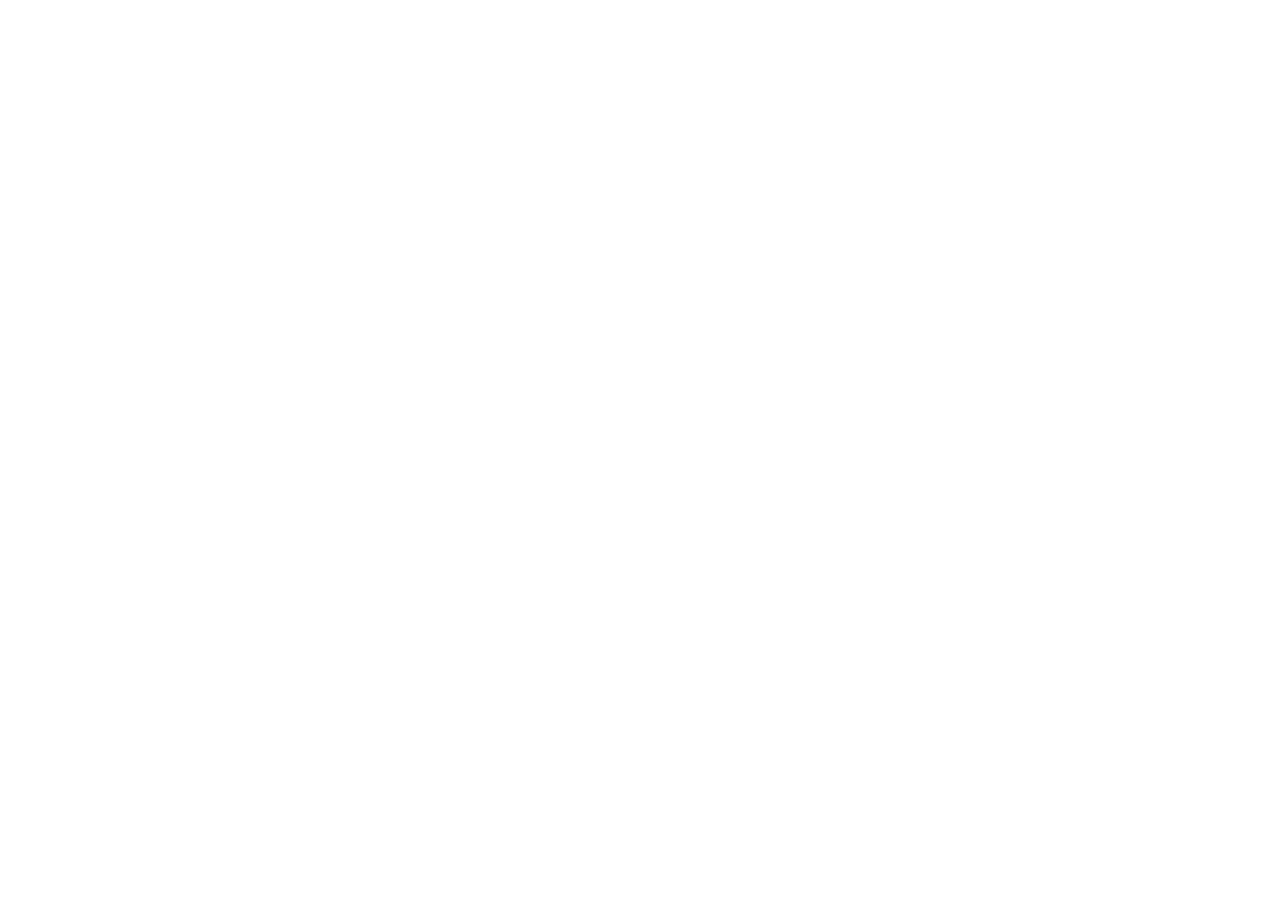
==== index.html @ 701598d0 "Added file index.html" ====
<!DOCTYPE html>
<html lang="en">
<head>
    <meta charset="UTF-8">
    <meta http-equiv="X-UA-Compatible" content="IE=edge">
    <meta name="viewport" content="width=device-width, initial-scale=1.0">
    <title>Document</title>
</head>
<body>
    
</body>
</html>
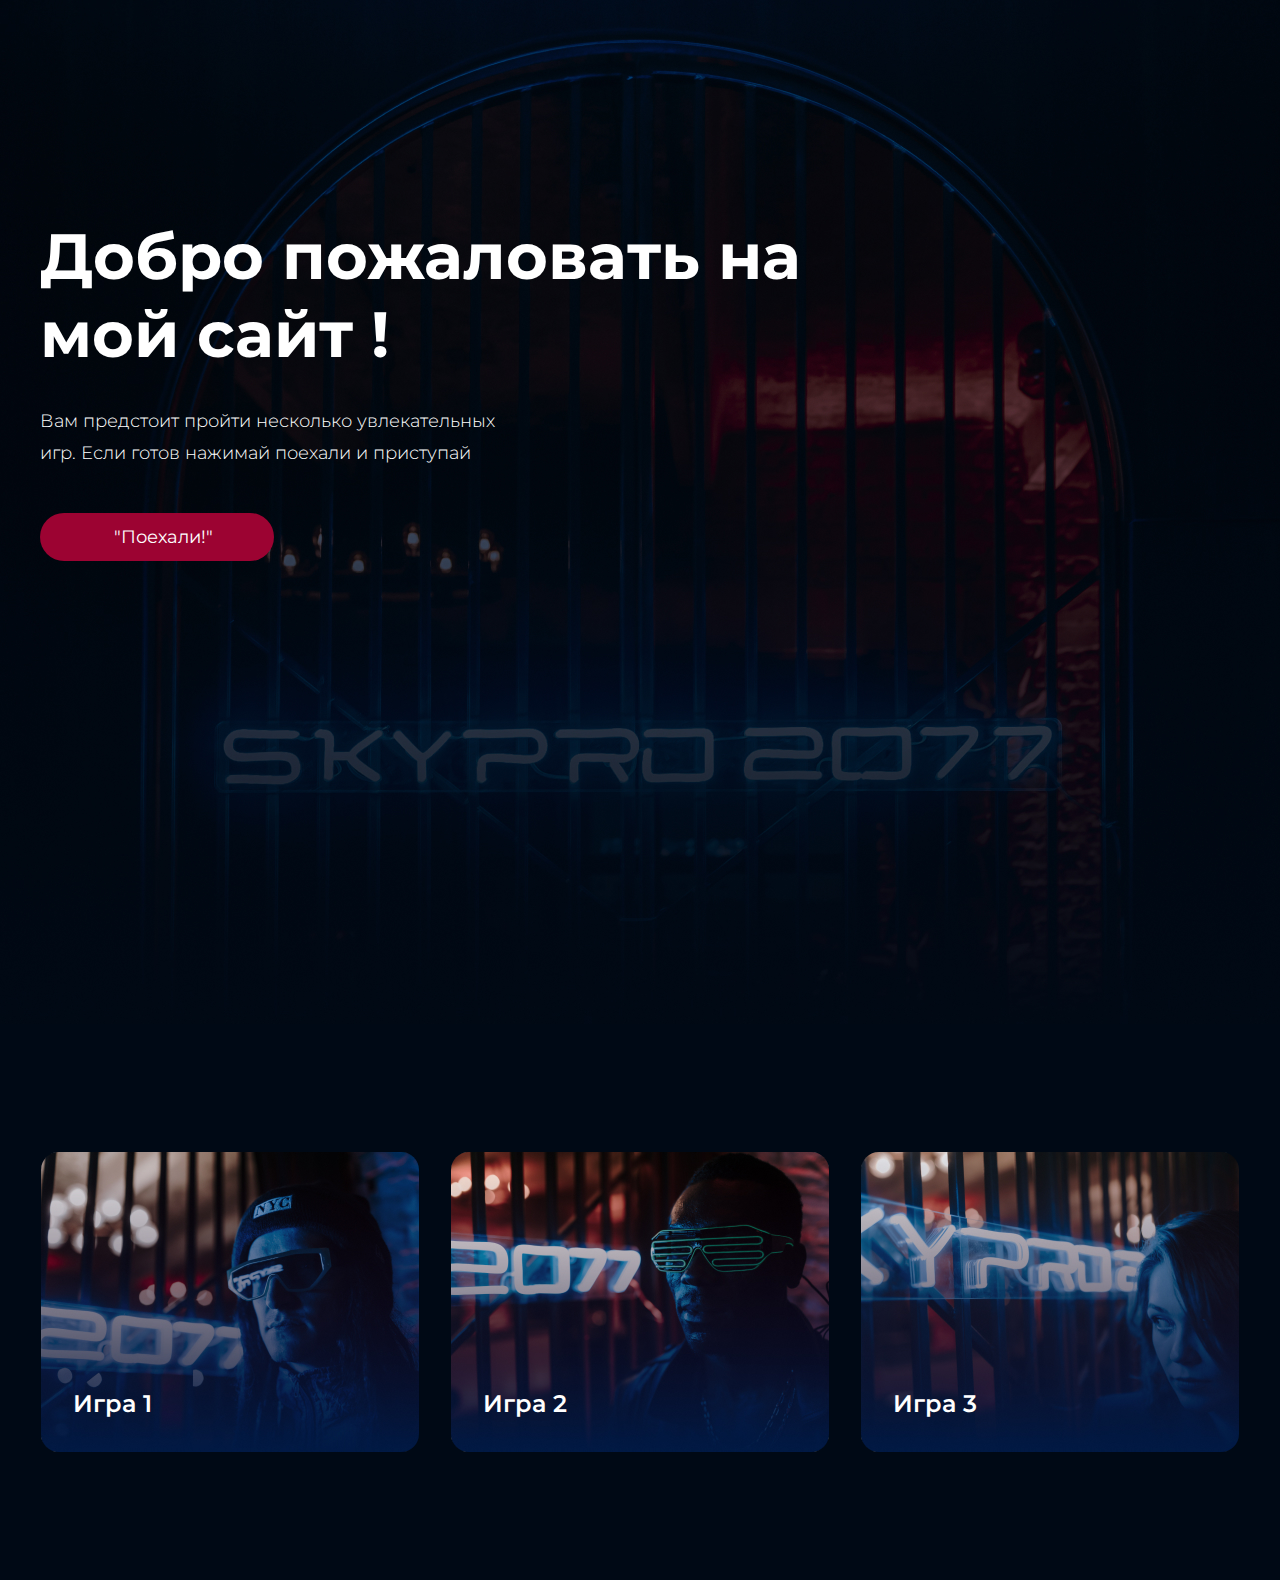
==== commit e2b3d4c1: "end_hw1" ====
--- a/index.html
+++ b/index.html
@@ -4,9 +4,29 @@
     <meta charset="UTF-8">
     <meta http-equiv="X-UA-Compatible" content="IE=edge">
     <meta name="viewport" content="width=device-width, initial-scale=1.0">
-    <title>Document</title>
+    <title>TheGame</title>
+    <link rel="preconnect" href="https://fonts.googleapis.com">
+<link rel="preconnect" href="https://fonts.gstatic.com" crossorigin>
+<link href="https://fonts.googleapis.com/css2?family=Montserrat:wght@400;600;700&display=swap" rel="stylesheet">
+<link rel="stylesheet" href="style.css">
 </head>
-<body>
+<body >
+
+   <section class="top center" >
+        <div class="top_content">
+            <h1 class="top_heading">Добро пожаловать на мой сайт !</h1>
+            <p class="top_text">Вам предстоит пройти несколько увлекательных игр. Если готов нажимай поехали и приступай</p>
+            <a class="button" href="#">"Поехали!"</a>
+        </div>
+   </section>
+
+        <div class="menu_game center">
+            <a class="menu_game_item menu_game_item_1" href="#">Игра 1</a>
+            <a class="menu_game_item menu_game_item_2" href="#">Игра 2</a>
+            <a class="menu_game_item menu_game_item_3" href="#">Игра 3</a>
+        </div>
     
+
+
 </body>
 </html>--- a/style.css
+++ b/style.css
@@ -0,0 +1,98 @@
+*{
+    margin: 0;
+    padding: 0;
+}
+a {
+    text-decoration: none;
+    
+
+}
+body {
+    font-family: 'Montserrat', sans-serif;
+    background: #000915;
+}
+
+.center {
+    padding-left: calc(50% - 600px);
+    padding-right: calc(50% - 600px);
+  }
+
+  .top {
+    min-height: 1024px;
+    background-image: url(top_img.jpg);
+    background-position: center;
+    background-size: cover;
+    color: white;
+  }
+  .top_heading {
+    padding-top: 217px;
+    width: 788px;
+    font-style: normal;
+    font-weight: 700;
+    font-size: 64px;
+    line-height: 78px;
+    display: flex;
+    align-items: center;
+  }
+  .top_text {
+    font-style: normal;
+    font-weight: 300;
+    font-size: 18px;
+    line-height: 32px;
+    width: 481px;
+    margin-bottom: 12px;
+  }
+  .top_content {
+    display: flex;
+    flex-direction: column;
+    align-content: flex-start;
+    gap: 32px;
+  }
+  
+  .button {
+    font-style: normal;
+    font-weight: 400;
+    font-size: 18px;
+    line-height: 22px;
+    display: block;
+    color: #FFFFFF;
+    padding: 13px 74px;
+    background: #9C0332;
+    border-radius: 30px;
+    width: 234px;
+    box-sizing: border-box;
+  }
+  
+  .menu_game {
+    display: flex;
+    flex-direction: row;
+    flex-wrap: wrap;
+    justify-content: center;
+    gap: 32px;
+    box-sizing: border-box;
+    padding-top: 128px;
+    padding-bottom: 128px;
+  }
+  .menu_game_item {
+    font-style: normal;
+    font-weight: 600;
+    font-size: 24px;
+    line-height: 32px;
+    display: flex;
+    color: #FFFFFF;
+    padding: 32px;
+    min-height: 300px;
+    width: 378px;
+    box-sizing: border-box;
+    border-radius: 18px;
+    align-items: flex-end;
+  }
+  .menu_game_item_1 {
+    background-image: url(game_img_1.jpg);
+  }
+  .menu_game_item_2 {
+    background-image: url(game_img_2.jpg);
+  }
+  .menu_game_item_3 {
+    background-image: url(game_img_3.jpg);
+  }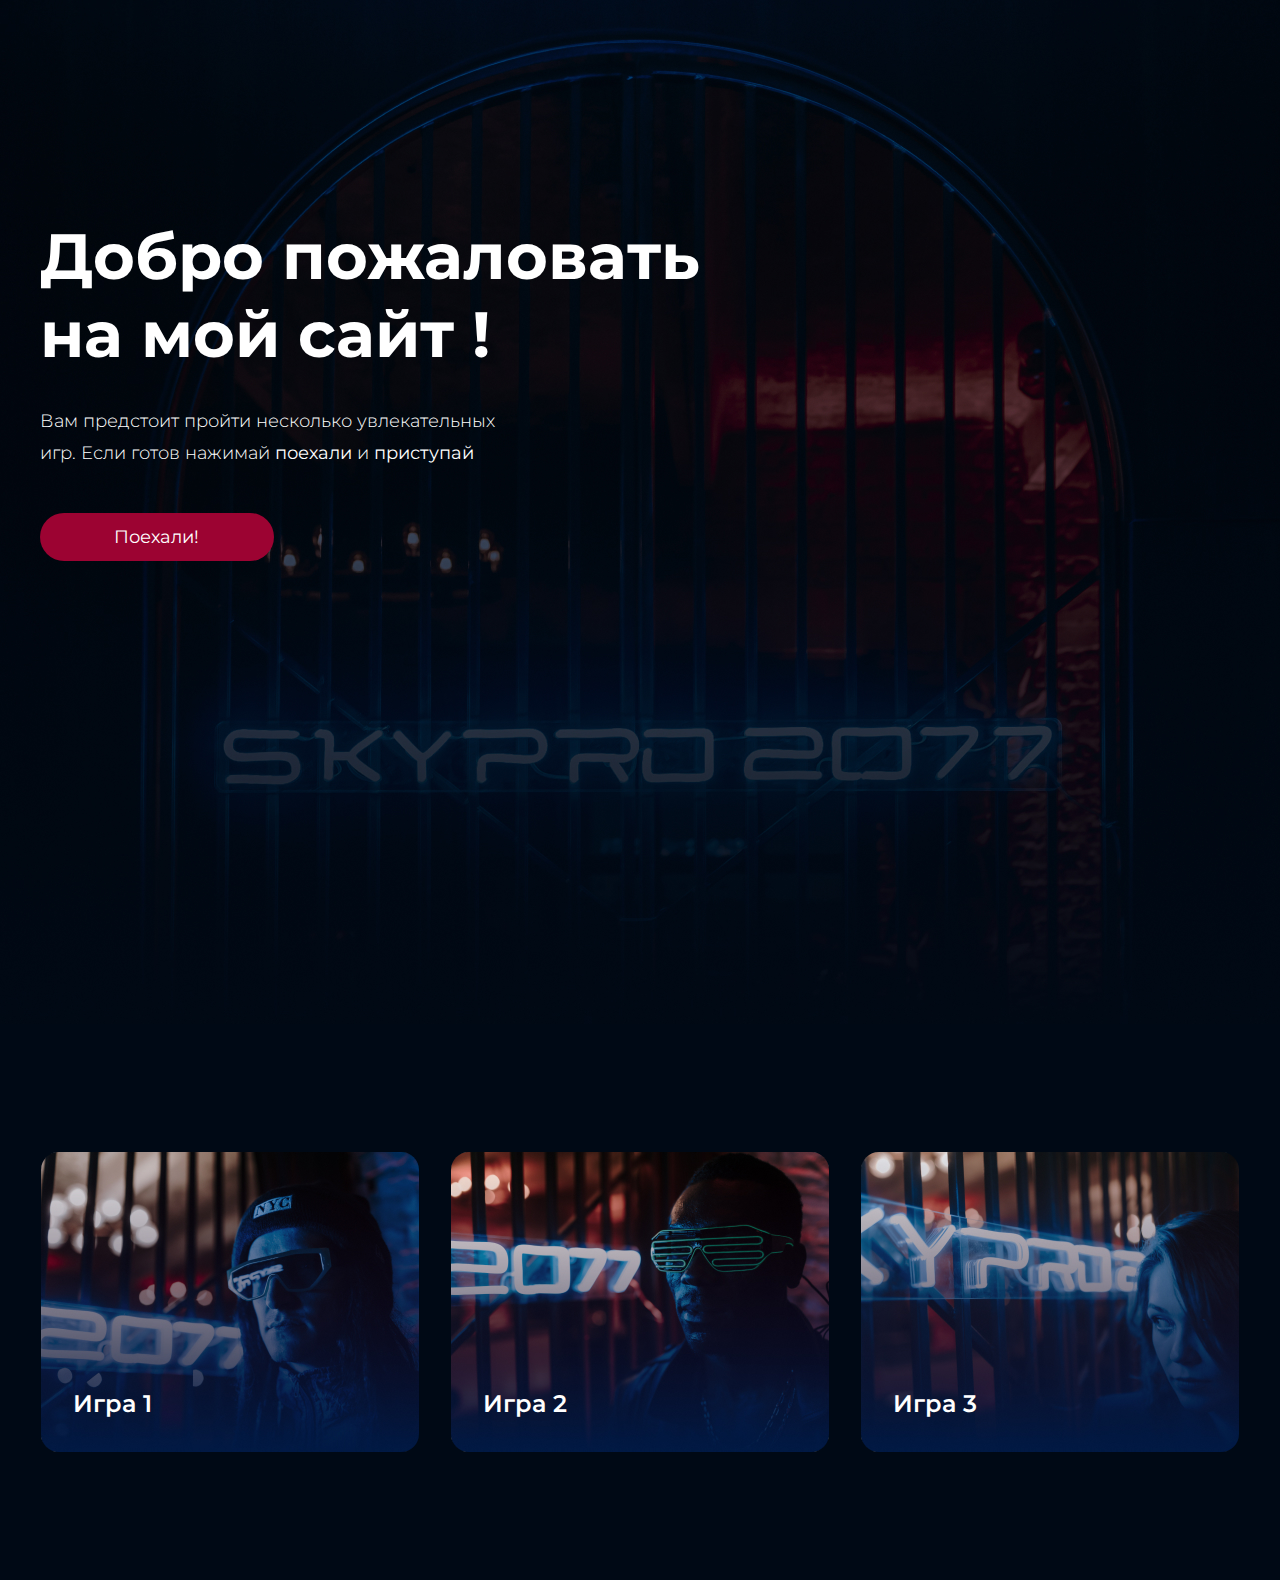
==== commit f3ac37ad: "new hw1" ====
--- a/index.html
+++ b/index.html
@@ -15,8 +15,8 @@
    <section class="top center" >
         <div class="top_content">
             <h1 class="top_heading">Добро пожаловать на мой сайт !</h1>
-            <p class="top_text">Вам предстоит пройти несколько увлекательных игр. Если готов нажимай поехали и приступай</p>
-            <a class="button" href="#">"Поехали!"</a>
+            <p class="top_text">Вам предстоит пройти несколько увлекательных игр. Если готов нажимай <b>поехали</b> и <b>приступай</b> </p>
+            <a class="button" href="#">Поехали!</a>
         </div>
    </section>
 
@@ -27,6 +27,7 @@
         </div>
     
 
+        
 
 </body>
 </html>--- a/style.css
+++ b/style.css
@@ -26,7 +26,7 @@
   }
   .top_heading {
     padding-top: 217px;
-    width: 788px;
+    width: 700px;
     font-style: normal;
     font-weight: 700;
     font-size: 64px;
